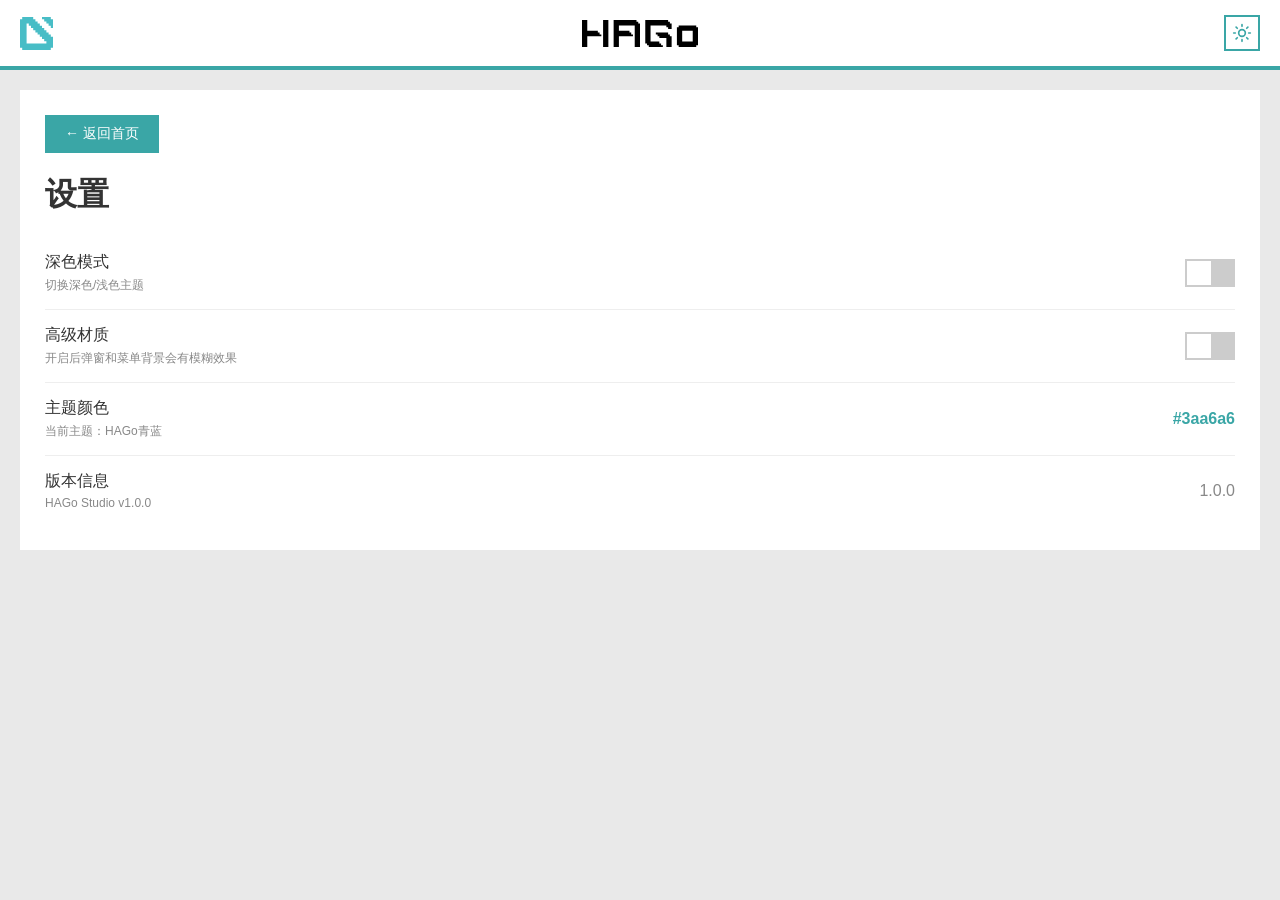
==== settings.html @ 007893e5 "Add files via upload" ====
<!DOCTYPE html>
<html lang="zh">
<head>
<meta charset="UTF-8">
<meta name="viewport" content="width=device-width, initial-scale=1.0">
<meta name="color-scheme" content="light dark">
<meta name="theme-color" content="#ffffff" media="(prefers-color-scheme: light)">
<meta name="theme-color" content="#1a1a1a" media="(prefers-color-scheme: dark)">
<meta name="darkreader-lock">
<title>设置 - HAGo Studio</title>
<link rel="icon" type="image/png" href="assets/logo/1.png">
<link rel="stylesheet" href="styles.css">

<style>
/* 全局禁止图标被选中/复制/拖拽 */
img, svg {
  -webkit-user-select: none;
  -moz-user-select: none;
  -ms-user-select: none;
  user-select: none;
  -webkit-user-drag: none;
  -webkit-tap-highlight-color: transparent;
}

/* 侧边栏及交互元素禁止文本选中 */
.sidebar, .sidebar-menu, .sidebar-footer, .sidebar-overlay,
.header-logo-text, .account-btn, .contact-email a, button {
  -webkit-user-select: none;
  -moz-user-select: none;
  -ms-user-select: none;
  user-select: none;
  -webkit-tap-highlight-color: transparent;
}

/* 设置页特有样式：设置项、开关、返回按钮 */

.setting-item {
  display: flex;
  justify-content: space-between;
  align-items: center;
  padding: 15px 0;
  border-bottom: 1px solid #eee;
  transition: border-color 0.3s;
}

body.dark-mode .setting-item {
  border-color: #333;
}

.setting-item:last-child {
  border-bottom: none;
}

.setting-item .setting-label {
  font-size: 16px;
  color: #333;
  transition: color 0.3s;
}

body.dark-mode .setting-item .setting-label {
  color: #fff;
}

.setting-item .setting-desc {
  font-size: 12px;
  color: #888;
  margin-top: 4px;
  transition: color 0.3s;
}

body.dark-mode .setting-item .setting-desc {
  color: #666;
}

/* 开关 */
.toggle-switch {
  position: relative;
  width: 50px;
  height: 28px;
  background: #ccc;
  cursor: pointer;
  border-radius: 0;
  transition: background 0.3s;
}

.toggle-switch.on {
  background: #3aa6a6;
}

.toggle-switch .toggle-slider {
  position: absolute;
  top: 2px;
  left: 2px;
  width: 24px;
  height: 24px;
  background: white;
  border-radius: 0;
  transition: transform 0.3s;
}

.toggle-switch.on .toggle-slider {
  transform: translateX(22px);
}

/* 返回按钮 */
.back-btn {
  padding: 10px 20px;
  background: #3aa6a6;
  color: white;
  border: none;
  border-radius: 0;
  font-size: 14px;
  cursor: pointer;
  transition: background 0.3s;
  margin-bottom: 20px;
}

.back-btn:hover {
  background: #2d8a8a;
}

/* 右上角深色模式快捷开关 */
.theme-toggle {
  position: absolute;
  right: 20px;
  top: 50%;
  transform: translateY(-50%);
  width: 36px;
  height: 36px;
  border: 2px solid #3aa6a6;
  background: transparent;
  color: #3aa6a6;
  cursor: pointer;
  display: flex;
  align-items: center;
  justify-content: center;
  border-radius: 0;
  transition: background 0.3s, color 0.3s, border-color 0.3s;
  user-select: none;
  -webkit-user-select: none;
  -webkit-tap-highlight-color: transparent;
  outline: none;
}

.theme-toggle:hover {
  background: #3aa6a6;
  color: #ffffff;
}

.theme-toggle .icon-moon { display: none; }

body.dark-mode .theme-toggle {
  background: transparent;
  color: #3aa6a6;
  border-color: #3aa6a6;
}

body.dark-mode .theme-toggle:hover {
  background: #3aa6a6;
  color: #ffffff;
}

body.dark-mode .theme-toggle .icon-sun  { display: none; }
body.dark-mode .theme-toggle .icon-moon { display: block; }
</style>
</head>
<body>

<!-- 侧滑菜单遮罩 -->
<div id="sidebarOverlay" class="sidebar-overlay" onclick="toggleSidebar()"></div>

<!-- 侧滑菜单 -->
<div id="sidebar" class="sidebar">
  <ul class="sidebar-menu">
    <li><a href="index.html">首页</a></li>
    <li><a href="settings.html" class="active">设置</a></li>
  </ul>
  <div class="sidebar-footer">
    <p>HAGo Studio</p>
    <p>成立于2023年10月15日</p>
    <p>专注游戏创作</p>
  </div>
</div>

<header>
  <div class="header-left" onclick="toggleSidebar()">
    <svg width="33" height="33" viewBox="0 0 27 27" fill="none" xmlns="http://www.w3.org/2000/svg">
      <path d="M10.8 1.8H12.6V3.6H14.4V5.4H16.2V7.2H18V9H19.8V10.8H21.6V12.6H23.4V14.4H25.2V16.2H27V25.2H25.2V27H1.8V25.2H0V1.8H1.8V0H10.8V1.8ZM5.4 21.6H21.6V19.8H19.8V18H18V16.2H16.2V14.4H14.4V12.6H12.6V10.8H10.8V9H9V7.2H7.2V5.4H5.4V21.6ZM25.2 1.8H27V9H25.2V7.2H23.4V5.4H21.6V3.6H19.8V1.8H18V0H25.2V1.8Z" fill="#48BDC6"/>
    </svg>
  </div>
  <div class="header-center">
    <svg class="header-logo-text" width="116" height="27" viewBox="0 0 116 27" fill="none" xmlns="http://www.w3.org/2000/svg">
      <g clip-path="url(#clip0_1_1457)">
        <path d="M5.27273 10.8H15.8182V12.6H17.5758V14.4H19.3333V16.2H5.27273V27H0V0H5.27273V10.8ZM26.3636 27H21.0909V0H26.3636V27Z" fill="currentColor"/>
        <path d="M54.4849 1.8H56.2424V3.6H58V27H52.7273V5.4H36.9091V10.8H47.4545V12.6H49.2121V14.4H50.9697V16.2H36.9091V27H31.6364V0H54.4849V1.8Z" fill="currentColor"/>
        <path d="M114.242 7.2H116V25.2H114.242V27H96.6667V25.2H94.9091V7.2H96.6667V5.4H114.242V7.2ZM100.182 21.6H110.727V10.8H100.182V21.6Z" fill="currentColor"/>
        <path d="M86.1212 1.8H87.8788V3.6H89.6364V9H86.1212V7.2H84.3636V5.4H68.5455V21.6H77.3333V23.4H79.0909V25.2H80.8485V27H66.7879V25.2H65.0303V23.4H63.2727V0H86.1212V1.8ZM86.1212 14.4H87.8788V16.2H89.6364V27H84.3636V18H77.3333V16.2H75.5758V14.4H73.8182V12.6H86.1212V14.4Z" fill="currentColor"/>
      </g>
      <defs>
        <clipPath id="clip0_1_1457">
          <rect width="116" height="27" fill="white"/>
        </clipPath>
      </defs>
    </svg>
  </div>
  <div class="header-right" style="display: none;">
    <button class="account-btn" id="accountBtn" onclick="openAccountModal()">登录</button>
  </div>

  <button class="theme-toggle" id="themeToggle" aria-label="切换深色模式" onclick="toggleDarkMode()">
    <svg class="icon-sun" width="20" height="20" viewBox="0 0 24 24" fill="none" xmlns="http://www.w3.org/2000/svg">
      <circle cx="12" cy="12" r="4" stroke="currentColor" stroke-width="2"/>
      <path d="M12 2V4M12 20V22M4.93 4.93L6.34 6.34M17.66 17.66L19.07 19.07M2 12H4M20 12H22M4.93 19.07L6.34 17.66M17.66 6.34L19.07 4.93" stroke="currentColor" stroke-width="2" stroke-linecap="round"/>
    </svg>
    <svg class="icon-moon" width="20" height="20" viewBox="0 0 24 24" fill="none" xmlns="http://www.w3.org/2000/svg">
      <path d="M21 12.79A9 9 0 1 1 11.21 3 7 7 0 0 0 21 12.79Z" stroke="currentColor" stroke-width="2" stroke-linejoin="round"/>
    </svg>
  </button>
</header>

<div class="section">
  <button class="back-btn" onclick="goBack()">← 返回首页</button>
  <h2>设置</h2>
  
  <div class="setting-item">
    <div>
      <div class="setting-label">深色模式</div>
      <div class="setting-desc">切换深色/浅色主题</div>
    </div>
    <div class="toggle-switch" id="darkModeSwitch" onclick="toggleDarkMode()">
      <div class="toggle-slider"></div>
    </div>
  </div>

  <div class="setting-item">
    <div>
      <div class="setting-label">高级材质</div>
      <div class="setting-desc">开启后弹窗和菜单背景会有模糊效果</div>
    </div>
    <div class="toggle-switch" id="advancedMaterialsSwitch" onclick="toggleAdvancedMaterials()">
      <div class="toggle-slider"></div>
    </div>
  </div>

  <div class="setting-item">
    <div>
      <div class="setting-label">主题颜色</div>
      <div class="setting-desc">当前主题：HAGo青蓝</div>
    </div>
    <div style="color: #3aa6a6; font-weight: bold;">#3aa6a6</div>
  </div>

  <div class="setting-item">
    <div>
      <div class="setting-label">版本信息</div>
      <div class="setting-desc">HAGo Studio v1.0.0</div>
    </div>
    <div style="color: #888;">1.0.0</div>
  </div>
</div>

<script>
var currentUser = null;

function loadUser() {
  var userStr = localStorage.getItem('hago_user');
  if (userStr) {
    currentUser = JSON.parse(userStr);
    var btn = document.getElementById('accountBtn');
    btn.textContent = currentUser.username;
    btn.classList.add('logout');
    btn.onclick = function() { logout(); };
  }
}

function logout() {
  localStorage.removeItem('hago_user');
  currentUser = null;
  var btn = document.getElementById('accountBtn');
  btn.textContent = '登录';
  btn.classList.remove('logout');
  btn.onclick = function() { openAccountModal(); };
}

function openAccountModal() {
  window.open('index.html', '_self');
}

function toggleSidebar() {
  var sidebar = document.getElementById('sidebar');
  var overlay = document.getElementById('sidebarOverlay');
  
  if (sidebar.classList.contains('open')) {
    sidebar.classList.remove('open');
    overlay.classList.remove('active');
    overlay.classList.add('closing');
    setTimeout(function() { overlay.classList.remove('closing'); }, 300);
  } else {
    sidebar.classList.add('open');
    overlay.classList.remove('closing');
    overlay.classList.add('active');
  }
}

function goBack() {
  window.location.href = 'index.html';
}

function loadDarkMode() {
  var isDark = localStorage.getItem('hago_dark_mode') === 'true';
  var body = document.body;
  var switchEl = document.getElementById('darkModeSwitch');
  
  if (isDark) {
    body.classList.add('dark-mode');
    switchEl.classList.add('on');
  }
}

function toggleDarkMode() {
  var body = document.body;
  var switchEl = document.getElementById('darkModeSwitch');
  var isDark = body.classList.contains('dark-mode');
  
  if (isDark) {
    body.classList.remove('dark-mode');
    switchEl.classList.remove('on');
    localStorage.setItem('hago_dark_mode', 'false');
  } else {
    body.classList.add('dark-mode');
    switchEl.classList.add('on');
    localStorage.setItem('hago_dark_mode', 'true');
  }
}

function loadAdvancedMaterials() {
  var isEnabled = localStorage.getItem('hago_advanced_materials') === 'true';
  var body = document.body;
  var switchEl = document.getElementById('advancedMaterialsSwitch');
  
  if (isEnabled) {
    body.classList.add('advanced-materials');
    switchEl.classList.add('on');
  }
}

function toggleAdvancedMaterials() {
  var body = document.body;
  var switchEl = document.getElementById('advancedMaterialsSwitch');
  var isEnabled = body.classList.contains('advanced-materials');
  
  if (isEnabled) {
    body.classList.remove('advanced-materials');
    switchEl.classList.remove('on');
    localStorage.setItem('hago_advanced_materials', 'false');
  } else {
    body.classList.add('advanced-materials');
    switchEl.classList.add('on');
    localStorage.setItem('hago_advanced_materials', 'true');
  }
}

loadUser();
loadDarkMode();
loadAdvancedMaterials();
</script>
</body>
</html>
---- styles.css ----
* {
  margin: 0;
  padding: 0;
  box-sizing: border-box;
  font-family: -apple-system, BlinkMacSystemFont, "Helvetica Neue", sans-serif;
}

body {
  background: #e9e9e9;
  padding-top: 70px;
  transition: background 0.3s;
}

body.dark-mode {
  background: #1a1a1a;
}

/* 顶栏 */
header {
  background: #ffffff;
  height: 70px;
  width: 100%;
  position: fixed;
  top: 0;
  left: 0;
  display: flex;
  align-items: center;
  justify-content: center;
  border-bottom: 4px solid #3aa6a6;
  z-index: 1000;
  transition: background 0.3s;
}

body.dark-mode header {
  background: #2a2a2a;
}

.header-left {
  position: absolute;
  left: 20px;
  display: flex;
  align-items: center;
  cursor: pointer;
}

.header-center {
  display: flex;
  align-items: center;
}

.header-logo-text {
  color: #000;
  transition: color 0.3s;
}

body.dark-mode .header-logo-text {
  color: #fff;
}

.header-right {
  position: absolute;
  right: 20px;
  display: flex;
  align-items: center;
  cursor: pointer;
}

/* 信息卡片 */
.section {
  background: #ffffff;
  margin: 20px;
  padding: 25px;
  position: relative;
  transition: background 0.3s;
}

body.dark-mode .section {
  background: #2a2a2a;
}

.section h2 {
  font-size: 32px;
  margin-bottom: 20px;
  color: #333;
  transition: color 0.3s;
}

body.dark-mode .section h2 {
  color: #fff;
}

.section p {
  color: #888;
  line-height: 1.8;
  font-size: 18px;
  transition: color 0.3s;
}

body.dark-mode .section p {
  color: #aaa;
}

/* 账号按钮 */
.account-btn {
  padding: 8px 16px;
  background: #3aa6a6;
  color: white;
  border: none;
  border-radius: 0;
  font-size: 14px;
  cursor: pointer;
  transition: background 0.3s;
}

.account-btn:hover {
  background: #2d8a8a;
}

.account-btn.logout {
  background: #d9534f;
}

.account-btn.logout:hover {
  background: #c9302c;
}

/* 侧滑菜单遮罩 */
.sidebar-overlay {
  display: none;
  position: fixed;
  top: 0;
  left: 0;
  width: 100%;
  height: 100%;
  background: rgba(0, 0, 0, 0);
  z-index: 2500;
  backdrop-filter: blur(0px);
  -webkit-backdrop-filter: blur(0px);
  transition: backdrop-filter 0.3s, -webkit-backdrop-filter 0.3s;
}

.sidebar-overlay.active {
  display: block;
  animation: sidebarFadeIn 0.3s cubic-bezier(0.25, 0.1, 0.25, 1) forwards;
}

.sidebar-overlay.closing {
  display: block;
  animation: sidebarFadeOut 0.3s cubic-bezier(0.25, 0.1, 0.25, 1) forwards;
}

@keyframes sidebarFadeIn {
  from { background: rgba(0, 0, 0, 0); }
  to { background: rgba(0, 0, 0, 0.25); }
}

@keyframes sidebarFadeOut {
  from { background: rgba(0, 0, 0, 0.25); }
  to { background: rgba(0, 0, 0, 0); }
}

body.advanced-materials .sidebar-overlay.active {
  backdrop-filter: blur(10px);
  -webkit-backdrop-filter: blur(10px);
}

/* 侧滑菜单 */
.sidebar {
  position: fixed;
  top: 0;
  left: -280px;
  width: 280px;
  height: 100%;
  background: #ffffff;
  z-index: 3000;
  padding-top: 70px;
  border-right: 4px solid #3aa6a6;
  transition: left 0.3s cubic-bezier(0.25, 0.1, 0.25, 1);
}

body.dark-mode .sidebar {
  background: #2a2a2a;
}

.sidebar.open {
  left: 0;
}

.sidebar-menu {
  list-style: none;
  padding: 0;
  margin: 0;
}

.sidebar-menu li {
  border-bottom: 1px solid #eee;
}

body.dark-mode .sidebar-menu li {
  border-color: #333;
}

.sidebar-menu li a {
  display: block;
  padding: 15px 20px;
  color: #333;
  text-decoration: none;
  font-size: 16px;
  transition: background 0.2s;
}

body.dark-mode .sidebar-menu li a {
  color: #fff;
}

.sidebar-menu li a:hover {
  background: #f5f5f5;
}

body.dark-mode .sidebar-menu li a:hover {
  background: #333;
}

.sidebar-menu li a.active {
  background: #3aa6a6;
  color: white;
}

.sidebar-footer {
  position: absolute;
  bottom: 20px;
  left: 0;
  right: 0;
  padding: 0 20px;
}

.sidebar-footer p {
  font-size: 12px;
  color: #888;
  line-height: 1.5;
}

body.dark-mode .sidebar-footer p {
  color: #666;
}
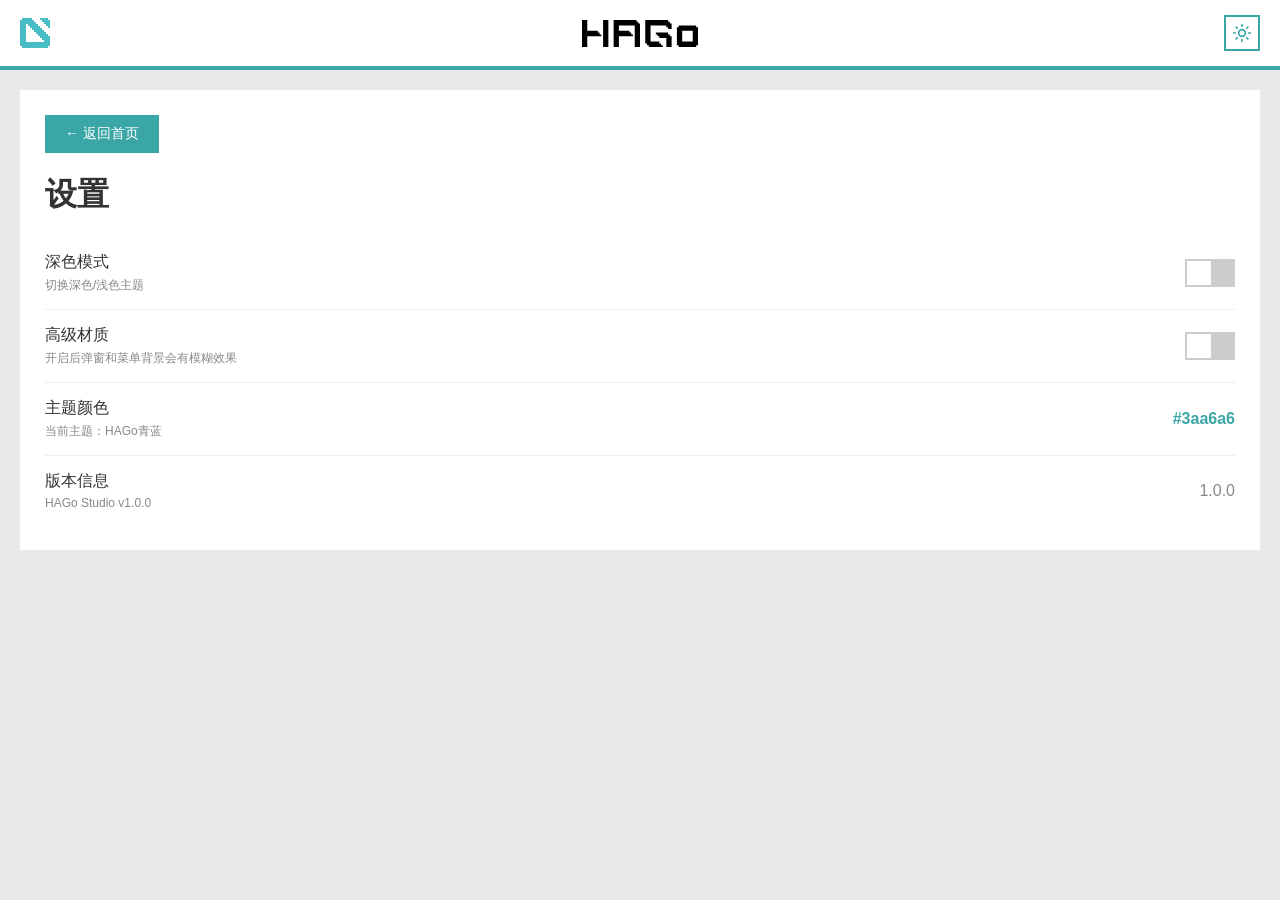
==== commit d5421071: "Add files via upload" ====
--- a/settings.html
+++ b/settings.html
@@ -24,7 +24,9 @@
 
 /* 侧边栏及交互元素禁止文本选中 */
 .sidebar, .sidebar-menu, .sidebar-footer, .sidebar-overlay,
-.header-logo-text, .account-btn, .contact-email a, button {
+.header-logo-text, .account-btn, .contact-email a,
+button, .toggle-switch, .toggle-slider, .setting-item, .back-btn,
+.section, .member-card, .modal, .modal-content {
   -webkit-user-select: none;
   -moz-user-select: none;
   -ms-user-select: none;
@@ -184,7 +186,7 @@
 
 <header>
   <div class="header-left" onclick="toggleSidebar()">
-    <svg width="33" height="33" viewBox="0 0 27 27" fill="none" xmlns="http://www.w3.org/2000/svg">
+    <svg width="30" height="30" viewBox="0 0 27 27" fill="none" xmlns="http://www.w3.org/2000/svg">
       <path d="M10.8 1.8H12.6V3.6H14.4V5.4H16.2V7.2H18V9H19.8V10.8H21.6V12.6H23.4V14.4H25.2V16.2H27V25.2H25.2V27H1.8V25.2H0V1.8H1.8V0H10.8V1.8ZM5.4 21.6H21.6V19.8H19.8V18H18V16.2H16.2V14.4H14.4V12.6H12.6V10.8H10.8V9H9V7.2H7.2V5.4H5.4V21.6ZM25.2 1.8H27V9H25.2V7.2H23.4V5.4H21.6V3.6H19.8V1.8H18V0H25.2V1.8Z" fill="#48BDC6"/>
     </svg>
   </div>
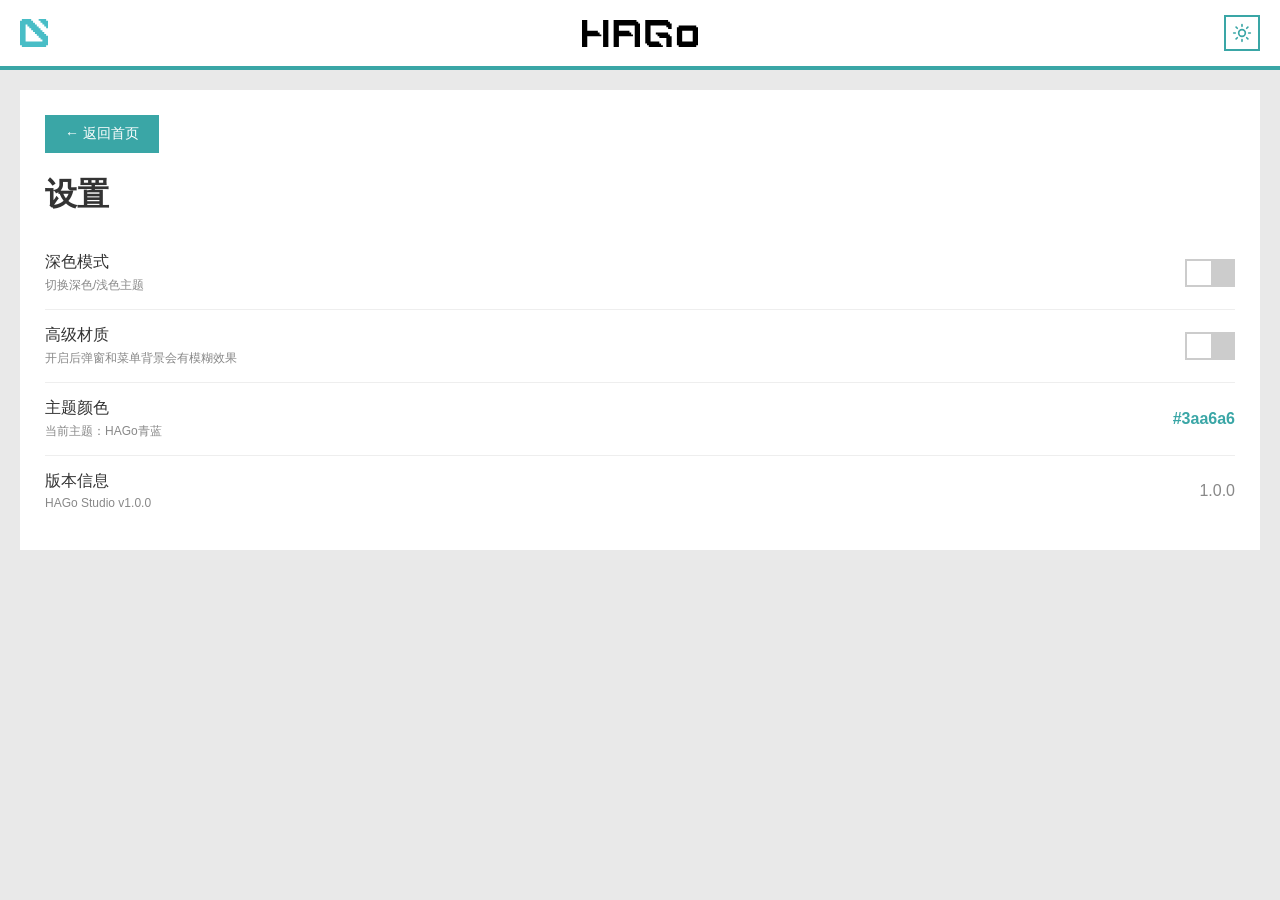
==== commit b389967e: "Add files via upload" ====
--- a/settings.html
+++ b/settings.html
@@ -32,6 +32,16 @@
   -ms-user-select: none;
   user-select: none;
   -webkit-tap-highlight-color: transparent;
+}
+
+/* logo 彻底禁止选中、拖拽、点击干扰 */
+.header-left svg, .header-center svg {
+  -webkit-user-select: none !important;
+  -moz-user-select: none !important;
+  -ms-user-select: none !important;
+  user-select: none !important;
+  -webkit-user-drag: none !important;
+  pointer-events: none;
 }
 
 /* 设置页特有样式：设置项、开关、返回按钮 */
@@ -186,7 +196,7 @@
 
 <header>
   <div class="header-left" onclick="toggleSidebar()">
-    <svg width="30" height="30" viewBox="0 0 27 27" fill="none" xmlns="http://www.w3.org/2000/svg">
+    <svg width="28" height="28" viewBox="0 0 27 27" fill="none" xmlns="http://www.w3.org/2000/svg">
       <path d="M10.8 1.8H12.6V3.6H14.4V5.4H16.2V7.2H18V9H19.8V10.8H21.6V12.6H23.4V14.4H25.2V16.2H27V25.2H25.2V27H1.8V25.2H0V1.8H1.8V0H10.8V1.8ZM5.4 21.6H21.6V19.8H19.8V18H18V16.2H16.2V14.4H14.4V12.6H12.6V10.8H10.8V9H9V7.2H7.2V5.4H5.4V21.6ZM25.2 1.8H27V9H25.2V7.2H23.4V5.4H21.6V3.6H19.8V1.8H18V0H25.2V1.8Z" fill="#48BDC6"/>
     </svg>
   </div>
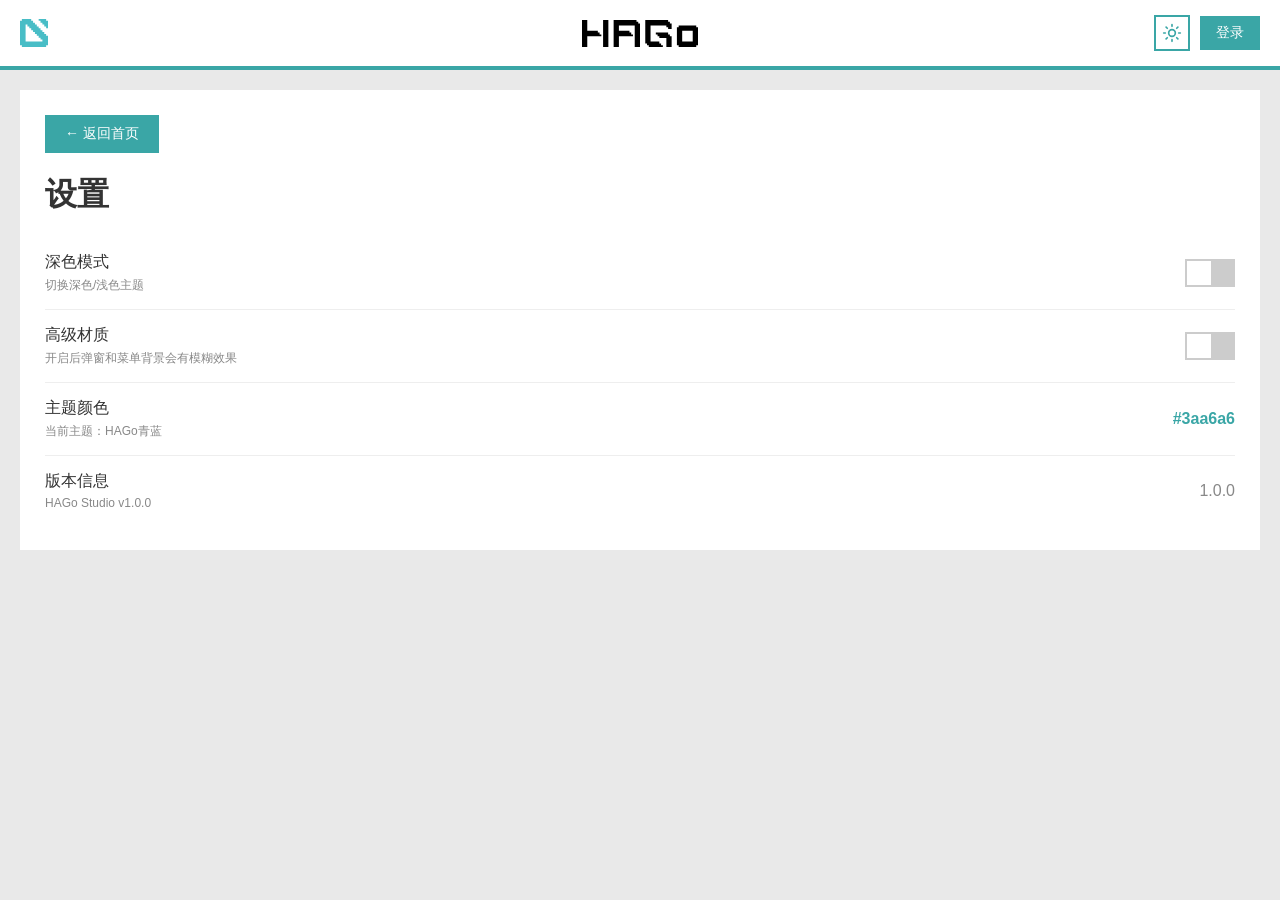
==== commit eec38bea: "Add files via upload" ====
--- a/settings.html
+++ b/settings.html
@@ -12,6 +12,31 @@
 <link rel="stylesheet" href="styles.css">
 
 <style>
+/* 全局禁用选中：所有元素默认不可选中 */
+* {
+  -webkit-user-select: none;
+  -moz-user-select: none;
+  -ms-user-select: none;
+  user-select: none;
+  -webkit-tap-highlight-color: transparent;
+}
+
+*::before, *::after {
+  -webkit-user-select: none;
+  user-select: none;
+}
+
+/* 全局选中背景透明化：即便被选中也不显示蓝底 */
+::selection {
+  background: transparent;
+  color: inherit;
+}
+
+::-moz-selection {
+  background: transparent;
+  color: inherit;
+}
+
 /* 全局禁止图标被选中/复制/拖拽 */
 img, svg {
   -webkit-user-select: none;
@@ -19,6 +44,15 @@
   -ms-user-select: none;
   user-select: none;
   -webkit-user-drag: none;
+  -webkit-tap-highlight-color: transparent;
+  pointer-events: none;
+}
+
+/* 交互元素聚焦时去除外框蓝底 */
+*:focus, *:focus-visible, *:active {
+  outline: none !important;
+  outline-color: transparent !important;
+  outline-width: 0 !important;
   -webkit-tap-highlight-color: transparent;
 }
 
@@ -133,10 +167,6 @@
 
 /* 右上角深色模式快捷开关 */
 .theme-toggle {
-  position: absolute;
-  right: 20px;
-  top: 50%;
-  transform: translateY(-50%);
   width: 36px;
   height: 36px;
   border: 2px solid #3aa6a6;
@@ -147,6 +177,8 @@
   align-items: center;
   justify-content: center;
   border-radius: 0;
+  margin-right: 10px;
+  padding: 0;
   transition: background 0.3s, color 0.3s, border-color 0.3s;
   user-select: none;
   -webkit-user-select: none;
@@ -215,19 +247,19 @@
       </defs>
     </svg>
   </div>
-  <div class="header-right" style="display: none;">
+  <div class="header-right">
+    <button class="theme-toggle" id="themeToggle" aria-label="切换深色模式" onclick="toggleDarkMode()">
+      <svg class="icon-sun" width="20" height="20" viewBox="0 0 24 24" fill="none" xmlns="http://www.w3.org/2000/svg">
+        <circle cx="12" cy="12" r="4" stroke="currentColor" stroke-width="2"/>
+        <path d="M12 2V4M12 20V22M4.93 4.93L6.34 6.34M17.66 17.66L19.07 19.07M2 12H4M20 12H22M4.93 19.07L6.34 17.66M17.66 6.34L19.07 4.93" stroke="currentColor" stroke-width="2" stroke-linecap="round"/>
+      </svg>
+      <svg class="icon-moon" width="20" height="20" viewBox="0 0 24 24" fill="none" xmlns="http://www.w3.org/2000/svg">
+        <path d="M21 12.79A9 9 0 1 1 11.21 3 7 7 0 0 0 21 12.79Z" stroke="currentColor" stroke-width="2" stroke-linejoin="round"/>
+      </svg>
+    </button>
     <button class="account-btn" id="accountBtn" onclick="openAccountModal()">登录</button>
   </div>
 
-  <button class="theme-toggle" id="themeToggle" aria-label="切换深色模式" onclick="toggleDarkMode()">
-    <svg class="icon-sun" width="20" height="20" viewBox="0 0 24 24" fill="none" xmlns="http://www.w3.org/2000/svg">
-      <circle cx="12" cy="12" r="4" stroke="currentColor" stroke-width="2"/>
-      <path d="M12 2V4M12 20V22M4.93 4.93L6.34 6.34M17.66 17.66L19.07 19.07M2 12H4M20 12H22M4.93 19.07L6.34 17.66M17.66 6.34L19.07 4.93" stroke="currentColor" stroke-width="2" stroke-linecap="round"/>
-    </svg>
-    <svg class="icon-moon" width="20" height="20" viewBox="0 0 24 24" fill="none" xmlns="http://www.w3.org/2000/svg">
-      <path d="M21 12.79A9 9 0 1 1 11.21 3 7 7 0 0 0 21 12.79Z" stroke="currentColor" stroke-width="2" stroke-linejoin="round"/>
-    </svg>
-  </button>
 </header>
 
 <div class="section">
--- a/styles.css
+++ b/styles.css
@@ -136,32 +136,77 @@
   z-index: 2500;
   backdrop-filter: blur(0px);
   -webkit-backdrop-filter: blur(0px);
-  transition: backdrop-filter 0.3s, -webkit-backdrop-filter 0.3s;
 }
 
 .sidebar-overlay.active {
   display: block;
-  animation: sidebarFadeIn 0.3s cubic-bezier(0.25, 0.1, 0.25, 1) forwards;
+  animation: sidebarFadeIn 0.3s ease-out forwards;
 }
 
 .sidebar-overlay.closing {
   display: block;
-  animation: sidebarFadeOut 0.3s cubic-bezier(0.25, 0.1, 0.25, 1) forwards;
+  animation: sidebarFadeOut 0.3s ease-out forwards;
 }
 
 @keyframes sidebarFadeIn {
-  from { background: rgba(0, 0, 0, 0); }
-  to { background: rgba(0, 0, 0, 0.25); }
+  from {
+    background: rgba(0, 0, 0, 0);
+    backdrop-filter: blur(0px);
+    -webkit-backdrop-filter: blur(0px);
+  }
+  to {
+    background: rgba(0, 0, 0, 0.25);
+    backdrop-filter: blur(0px);
+    -webkit-backdrop-filter: blur(0px);
+  }
 }
 
 @keyframes sidebarFadeOut {
-  from { background: rgba(0, 0, 0, 0.25); }
-  to { background: rgba(0, 0, 0, 0); }
-}
-
+  from {
+    background: rgba(0, 0, 0, 0.25);
+    backdrop-filter: blur(0px);
+    -webkit-backdrop-filter: blur(0px);
+  }
+  to {
+    background: rgba(0, 0, 0, 0);
+    backdrop-filter: blur(0px);
+    -webkit-backdrop-filter: blur(0px);
+  }
+}
+
+/* 高级材料：侧滑遮罩 blur 随动画渐变出现/消失 */
 body.advanced-materials .sidebar-overlay.active {
-  backdrop-filter: blur(10px);
-  -webkit-backdrop-filter: blur(10px);
+  animation: sidebarFadeInBlur 0.3s ease-out forwards;
+}
+
+body.advanced-materials .sidebar-overlay.closing {
+  animation: sidebarFadeOutBlur 0.3s ease-out forwards;
+}
+
+@keyframes sidebarFadeInBlur {
+  from {
+    background: rgba(0, 0, 0, 0);
+    backdrop-filter: blur(0px);
+    -webkit-backdrop-filter: blur(0px);
+  }
+  to {
+    background: rgba(0, 0, 0, 0.25);
+    backdrop-filter: blur(10px);
+    -webkit-backdrop-filter: blur(10px);
+  }
+}
+
+@keyframes sidebarFadeOutBlur {
+  from {
+    background: rgba(0, 0, 0, 0.25);
+    backdrop-filter: blur(10px);
+    -webkit-backdrop-filter: blur(10px);
+  }
+  to {
+    background: rgba(0, 0, 0, 0);
+    backdrop-filter: blur(0px);
+    -webkit-backdrop-filter: blur(0px);
+  }
 }
 
 /* 侧滑菜单 */
@@ -188,42 +233,52 @@
 
 .sidebar-menu {
   list-style: none;
-  padding: 0;
+  padding: 15px 15px 0;
   margin: 0;
+  display: flex;
+  flex-direction: column;
+  gap: 10px;
 }
 
 .sidebar-menu li {
-  border-bottom: 1px solid #eee;
+  background: #f5f5f5;
+  border-left: 4px solid transparent;
+  transition: background 0.2s, border-color 0.2s;
 }
 
 body.dark-mode .sidebar-menu li {
-  border-color: #333;
+  background: #2a2a2a;
 }
 
 .sidebar-menu li a {
   display: block;
-  padding: 15px 20px;
+  padding: 12px 18px;
   color: #333;
   text-decoration: none;
-  font-size: 16px;
-  transition: background 0.2s;
+  font-size: 15px;
 }
 
 body.dark-mode .sidebar-menu li a {
   color: #fff;
 }
 
-.sidebar-menu li a:hover {
-  background: #f5f5f5;
-}
-
-body.dark-mode .sidebar-menu li a:hover {
+.sidebar-menu li:hover {
+  background: #e8f5f5;
+  border-left-color: #3aa6a6;
+}
+
+body.dark-mode .sidebar-menu li:hover {
   background: #333;
+  border-left-color: #3aa6a6;
 }
 
 .sidebar-menu li a.active {
   background: #3aa6a6;
   color: white;
+}
+
+.sidebar-menu li:has(a.active) {
+  border-left-color: #3aa6a6;
 }
 
 .sidebar-footer {
@@ -231,13 +286,15 @@
   bottom: 20px;
   left: 0;
   right: 0;
-  padding: 0 20px;
+  padding: 0 15px;
+  text-align: center;
 }
 
 .sidebar-footer p {
   font-size: 12px;
   color: #888;
   line-height: 1.5;
+  margin: 3px 0;
 }
 
 body.dark-mode .sidebar-footer p {
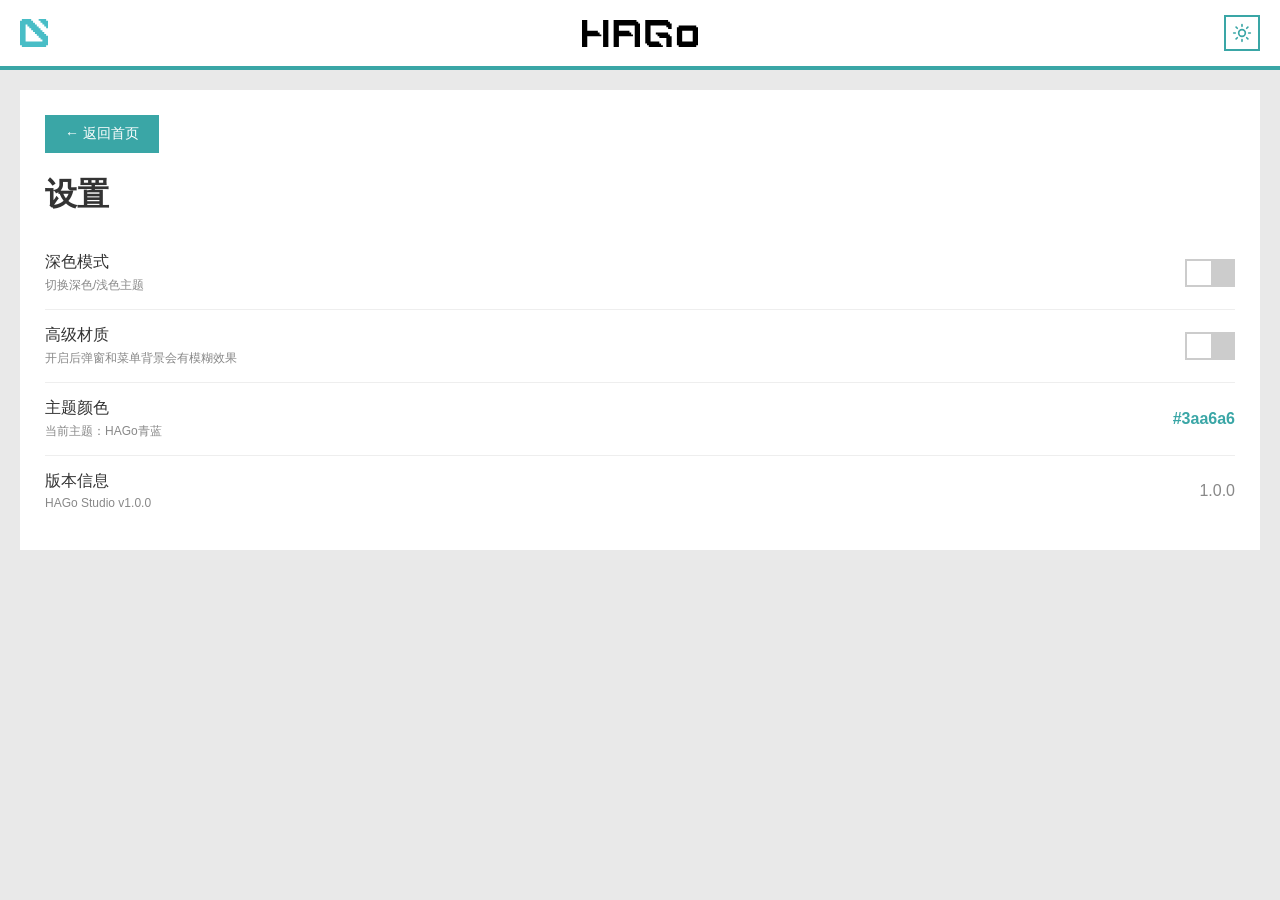
==== commit 1999f361: "Add files via upload" ====
--- a/settings.html
+++ b/settings.html
@@ -167,6 +167,10 @@
 
 /* 右上角深色模式快捷开关 */
 .theme-toggle {
+  position: absolute;
+  right: 20px;
+  top: 50%;
+  transform: translateY(-50%);
   width: 36px;
   height: 36px;
   border: 2px solid #3aa6a6;
@@ -177,8 +181,6 @@
   align-items: center;
   justify-content: center;
   border-radius: 0;
-  margin-right: 10px;
-  padding: 0;
   transition: background 0.3s, color 0.3s, border-color 0.3s;
   user-select: none;
   -webkit-user-select: none;
@@ -247,19 +249,19 @@
       </defs>
     </svg>
   </div>
-  <div class="header-right">
-    <button class="theme-toggle" id="themeToggle" aria-label="切换深色模式" onclick="toggleDarkMode()">
-      <svg class="icon-sun" width="20" height="20" viewBox="0 0 24 24" fill="none" xmlns="http://www.w3.org/2000/svg">
-        <circle cx="12" cy="12" r="4" stroke="currentColor" stroke-width="2"/>
-        <path d="M12 2V4M12 20V22M4.93 4.93L6.34 6.34M17.66 17.66L19.07 19.07M2 12H4M20 12H22M4.93 19.07L6.34 17.66M17.66 6.34L19.07 4.93" stroke="currentColor" stroke-width="2" stroke-linecap="round"/>
-      </svg>
-      <svg class="icon-moon" width="20" height="20" viewBox="0 0 24 24" fill="none" xmlns="http://www.w3.org/2000/svg">
-        <path d="M21 12.79A9 9 0 1 1 11.21 3 7 7 0 0 0 21 12.79Z" stroke="currentColor" stroke-width="2" stroke-linejoin="round"/>
-      </svg>
-    </button>
+  <div class="header-right" style="display: none;">
     <button class="account-btn" id="accountBtn" onclick="openAccountModal()">登录</button>
   </div>
 
+  <button class="theme-toggle" id="themeToggle" aria-label="切换深色模式" onclick="toggleDarkMode()">
+    <svg class="icon-sun" width="20" height="20" viewBox="0 0 24 24" fill="none" xmlns="http://www.w3.org/2000/svg">
+      <circle cx="12" cy="12" r="4" stroke="currentColor" stroke-width="2"/>
+      <path d="M12 2V4M12 20V22M4.93 4.93L6.34 6.34M17.66 17.66L19.07 19.07M2 12H4M20 12H22M4.93 19.07L6.34 17.66M17.66 6.34L19.07 4.93" stroke="currentColor" stroke-width="2" stroke-linecap="round"/>
+    </svg>
+    <svg class="icon-moon" width="20" height="20" viewBox="0 0 24 24" fill="none" xmlns="http://www.w3.org/2000/svg">
+      <path d="M21 12.79A9 9 0 1 1 11.21 3 7 7 0 0 0 21 12.79Z" stroke="currentColor" stroke-width="2" stroke-linejoin="round"/>
+    </svg>
+  </button>
 </header>
 
 <div class="section">
@@ -338,7 +340,7 @@
     sidebar.classList.remove('open');
     overlay.classList.remove('active');
     overlay.classList.add('closing');
-    setTimeout(function() { overlay.classList.remove('closing'); }, 300);
+    setTimeout(function() { overlay.classList.remove('closing'); }, 500);
   } else {
     sidebar.classList.add('open');
     overlay.classList.remove('closing');
--- a/styles.css
+++ b/styles.css
@@ -220,15 +220,16 @@
   z-index: 3000;
   padding-top: 70px;
   border-right: 4px solid #3aa6a6;
-  transition: left 0.3s cubic-bezier(0.25, 0.1, 0.25, 1);
+  transition: left 0.5s cubic-bezier(0.22, 1, 0.36, 1);
 }
 
 body.dark-mode .sidebar {
-  background: #2a2a2a;
+  background: #222222;
 }
 
 .sidebar.open {
   left: 0;
+  transition-timing-function: cubic-bezier(0.22, 1, 0.36, 1);
 }
 
 .sidebar-menu {
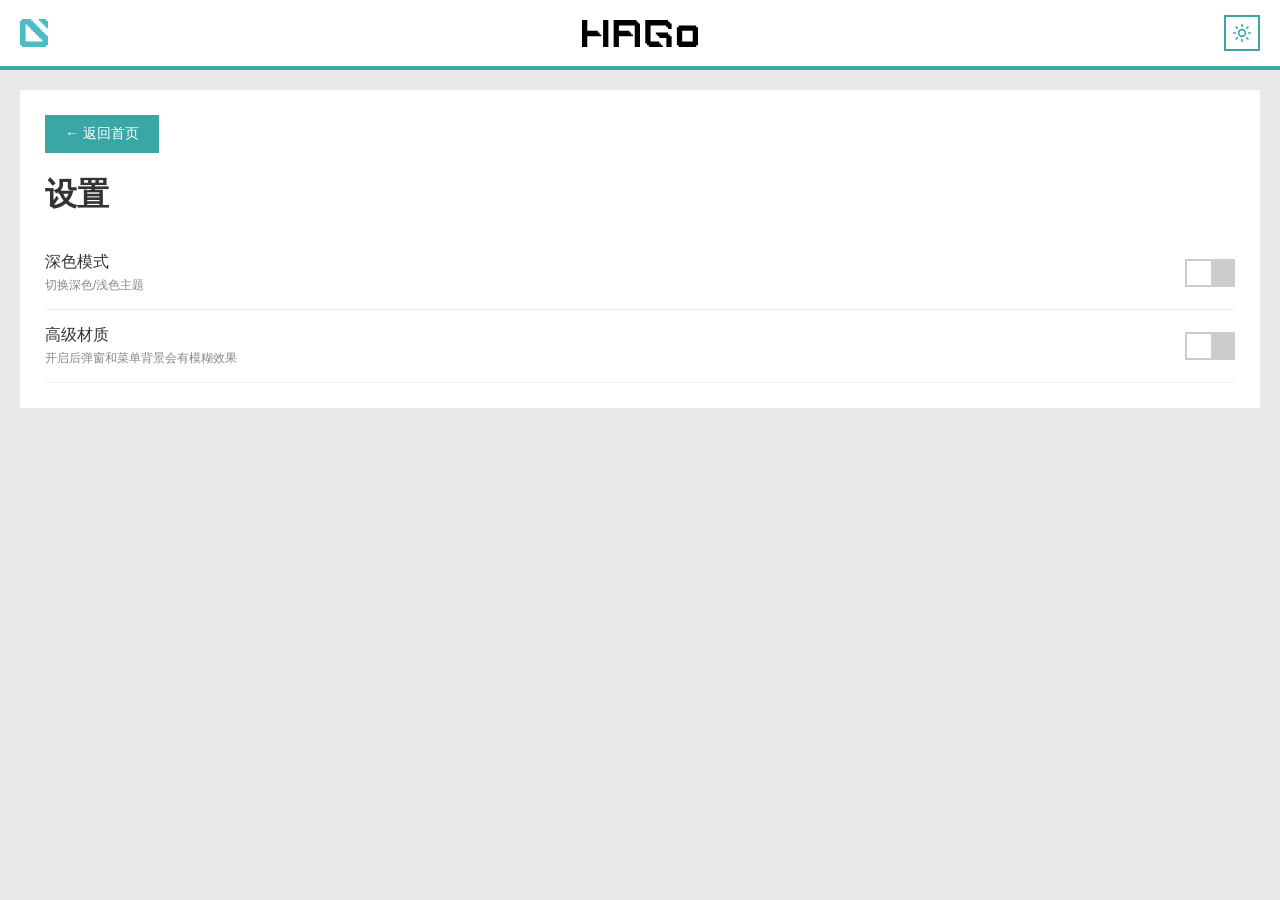
==== commit 4a22ae73: "Add files via upload" ====
--- a/settings.html
+++ b/settings.html
@@ -141,7 +141,7 @@
   height: 24px;
   background: white;
   border-radius: 0;
-  transition: transform 0.3s;
+  transition: transform 0.5s cubic-bezier(0.22, 1, 0.36, 1);
 }
 
 .toggle-switch.on .toggle-slider {
@@ -288,7 +288,7 @@
     </div>
   </div>
 
-  <div class="setting-item">
+  <div class="setting-item" style="display: none;">
     <div>
       <div class="setting-label">主题颜色</div>
       <div class="setting-desc">当前主题：HAGo青蓝</div>
@@ -296,7 +296,7 @@
     <div style="color: #3aa6a6; font-weight: bold;">#3aa6a6</div>
   </div>
 
-  <div class="setting-item">
+  <div class="setting-item" style="display: none;">
     <div>
       <div class="setting-label">版本信息</div>
       <div class="setting-desc">HAGo Studio v1.0.0</div>
@@ -406,7 +406,6 @@
   }
 }
 
-loadUser();
 loadDarkMode();
 loadAdvancedMaterials();
 </script>
